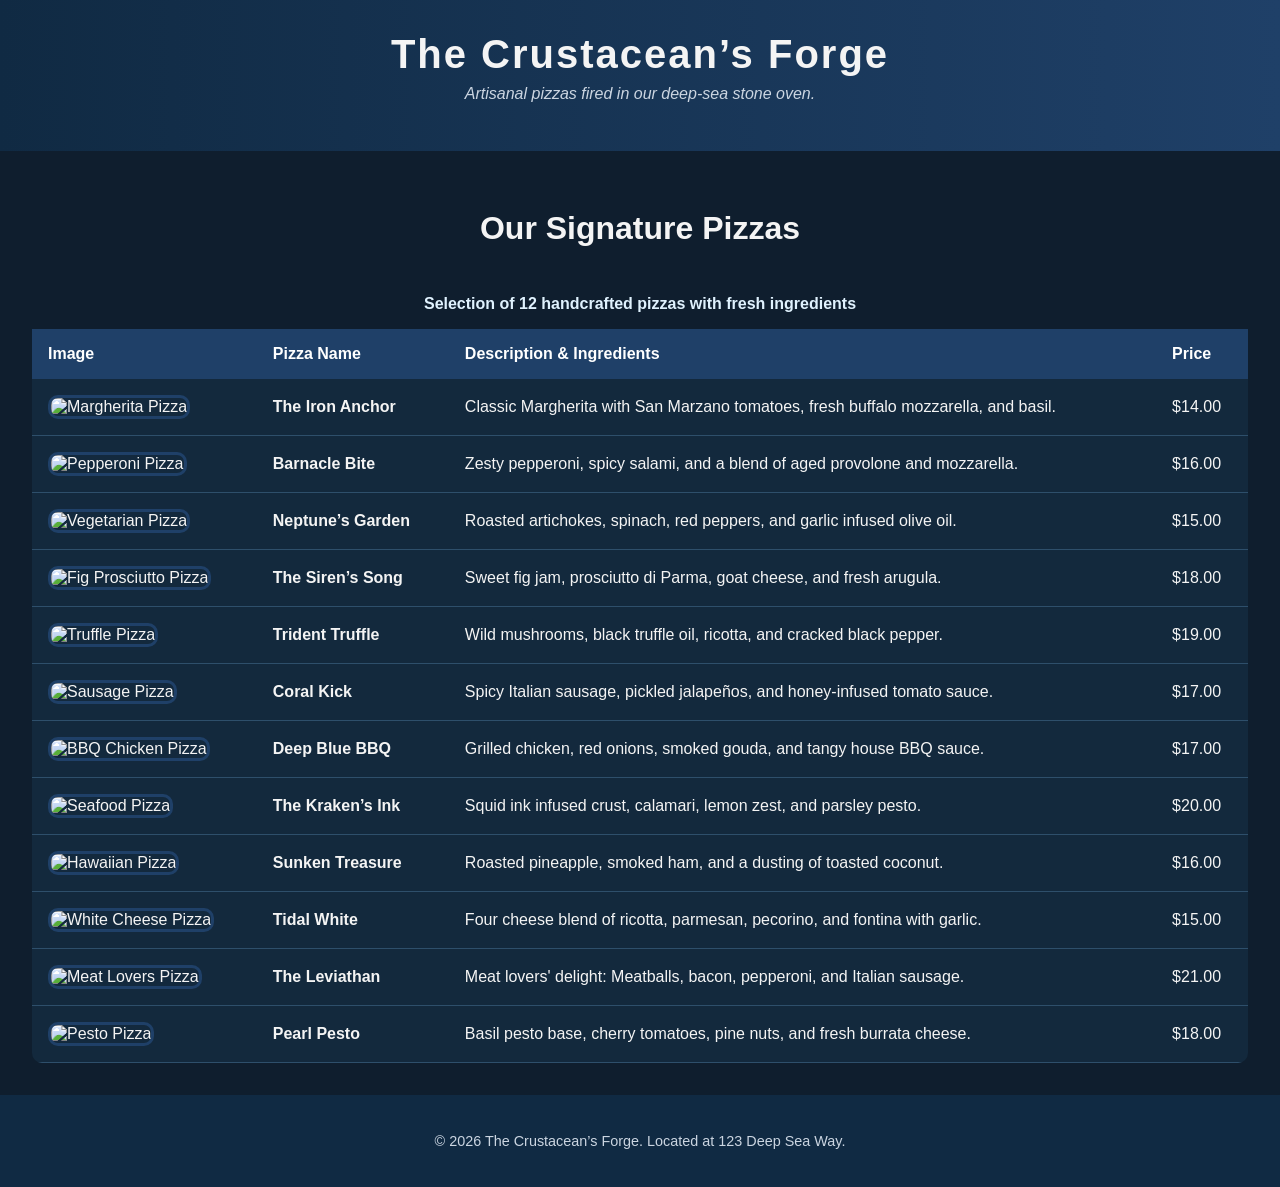
==== index-2.html @ b2a43a11 "new structure for pizza menu This file contains the HTML structure for 'The Crustacean’s Forge' pizz" ====
<!DOCTYPE html> 
<html lang="en">
<head>
    <meta charset="UTF-8">
    <meta name="viewport" content="width=device-width, initial-scale=1.0">
    <title>The Crustacean’s Forge - Pizza Menu</title>

    <style>
        /* ===== GLOBAL STYLES ===== */
        body {
            font-family: 'Segoe UI', Tahoma, Geneva, Verdana, sans-serif;
            margin: 0;
            background-color: #0f1e2e;
            color: #f4f4f4;
        }

        header {
            background: linear-gradient(to right, #102a43, #1f4068);
            text-align: center;
            padding: 2rem;
        }

        header h1 {
            margin: 0;
            font-size: 2.5rem;
            letter-spacing: 2px;
        }

        header p {
            margin-top: 0.5rem;
            font-style: italic;
            color: #cbd5e1;
        }

        main {
            padding: 2rem;
        }

        h2 {
            text-align: center;
            margin-bottom: 2rem;
            font-size: 2rem;
        }

        /* ===== TABLE STYLES ===== */
        table {
            width: 100%;
            border-collapse: collapse;
            background-color: #13293d;
            border-radius: 10px;
            overflow: hidden;
        }

        caption {
            caption-side: top;
            padding: 1rem;
            font-weight: bold;
            color: #e0f2fe;
        }

        th, td {
            padding: 1rem;
            text-align: left;
            vertical-align: middle;
        }

        thead {
            background-color: #1f4068;
        }

        thead th {
            color: #ffffff;
        }

        tbody tr {
            border-bottom: 1px solid #2e4f6b;
            transition: background 0.3s ease;
        }

        tbody tr:hover {
            background-color: #1b3a57;
        }

        /* ===== IMAGE STYLES ===== */
        .pizza-img {
            width: 120px;
            height: 120px;
            object-fit: cover;
            border-radius: 10px;
            border: 3px solid #1f4068;
        }

        /* ===== FOOTER ===== */
        footer {
            text-align: center;
            padding: 1.5rem;
            background-color: #102a43;
            font-size: 0.9rem;
            color: #cbd5e1;
        }

        /* ===== RESPONSIVE ===== */
        @media (max-width: 768px) {
            table, thead, tbody, th, td, tr {
                display: block;
            }

            thead {
                display: none;
            }

            tbody tr {
                margin-bottom: 2rem;
                background-color: #13293d;
                padding: 1rem;
                border-radius: 10px;
            }

            td {
                padding: 0.5rem 0;
            }

            .pizza-img {
                width: 100%;
                height: auto;
            }
        }
    </style>
</head>

<body>

    <header>
        <h1>The Crustacean’s Forge</h1>
        <p>Artisanal pizzas fired in our deep-sea stone oven.</p>
    </header>

    <main>
        <section aria-labelledby="menu-heading">
            <h2 id="menu-heading">Our Signature Pizzas</h2>
            
            <table>
                <caption>Selection of 12 handcrafted pizzas with fresh ingredients</caption>
                <thead>
                    <tr>
                        <th scope="col">Image</th>
                        <th scope="col">Pizza Name</th>
                        <th scope="col">Description & Ingredients</th>
                        <th scope="col">Price</th>
                    </tr>
                </thead>
                <tbody>

                    <tr>
                        <td><img src="https://source.unsplash.com/200x200/?margherita,pizza" alt="Margherita Pizza" class="pizza-img"></td>
                        <th scope="row">The Iron Anchor</th>
                        <td>Classic Margherita with San Marzano tomatoes, fresh buffalo mozzarella, and basil.</td>
                        <td>$14.00</td>
                    </tr>

                    <tr>
                        <td><img src="https://source.unsplash.com/200x200/?pepperoni,pizza" alt="Pepperoni Pizza" class="pizza-img"></td>
                        <th scope="row">Barnacle Bite</th>
                        <td>Zesty pepperoni, spicy salami, and a blend of aged provolone and mozzarella.</td>
                        <td>$16.00</td>
                    </tr>

                    <tr>
                        <td><img src="https://source.unsplash.com/200x200/?vegetable,pizza" alt="Vegetarian Pizza" class="pizza-img"></td>
                        <th scope="row">Neptune’s Garden</th>
                        <td>Roasted artichokes, spinach, red peppers, and garlic infused olive oil.</td>
                        <td>$15.00</td>
                    </tr>

                    <tr>
                        <td><img src="https://source.unsplash.com/200x200/?fig,prosciutto,pizza" alt="Fig Prosciutto Pizza" class="pizza-img"></td>
                        <th scope="row">The Siren’s Song</th>
                        <td>Sweet fig jam, prosciutto di Parma, goat cheese, and fresh arugula.</td>
                        <td>$18.00</td>
                    </tr>

                    <tr>
                        <td><img src="https://source.unsplash.com/200x200/?truffle,pizza" alt="Truffle Pizza" class="pizza-img"></td>
                        <th scope="row">Trident Truffle</th>
                        <td>Wild mushrooms, black truffle oil, ricotta, and cracked black pepper.</td>
                        <td>$19.00</td>
                    </tr>

                    <tr>
                        <td><img src="https://source.unsplash.com/200x200/?sausage,pizza" alt="Sausage Pizza" class="pizza-img"></td>
                        <th scope="row">Coral Kick</th>
                        <td>Spicy Italian sausage, pickled jalapeños, and honey-infused tomato sauce.</td>
                        <td>$17.00</td>
                    </tr>

                    <tr>
                        <td><img src="https://source.unsplash.com/200x200/?bbq,chicken,pizza" alt="BBQ Chicken Pizza" class="pizza-img"></td>
                        <th scope="row">Deep Blue BBQ</th>
                        <td>Grilled chicken, red onions, smoked gouda, and tangy house BBQ sauce.</td>
                        <td>$17.00</td>
                    </tr>

                    <tr>
                        <td><img src="https://source.unsplash.com/200x200/?seafood,pizza" alt="Seafood Pizza" class="pizza-img"></td>
                        <th scope="row">The Kraken’s Ink</th>
                        <td>Squid ink infused crust, calamari, lemon zest, and parsley pesto.</td>
                        <td>$20.00</td>
                    </tr>

                    <tr>
                        <td><img src="https://source.unsplash.com/200x200/?hawaiian,pizza" alt="Hawaiian Pizza" class="pizza-img"></td>
                        <th scope="row">Sunken Treasure</th>
                        <td>Roasted pineapple, smoked ham, and a dusting of toasted coconut.</td>
                        <td>$16.00</td>
                    </tr>

                    <tr>
                        <td><img src="https://source.unsplash.com/200x200/?white,pizza" alt="White Cheese Pizza" class="pizza-img"></td>
                        <th scope="row">Tidal White</th>
                        <td>Four cheese blend of ricotta, parmesan, pecorino, and fontina with garlic.</td>
                        <td>$15.00</td>
                    </tr>

                    <tr>
                        <td><img src="https://source.unsplash.com/200x200/?meat,pizza" alt="Meat Lovers Pizza" class="pizza-img"></td>
                        <th scope="row">The Leviathan</th>
                        <td>Meat lovers' delight: Meatballs, bacon, pepperoni, and Italian sausage.</td>
                        <td>$21.00</td>
                    </tr>

                    <tr>
                        <td><img src="https://source.unsplash.com/200x200/?pesto,pizza" alt="Pesto Pizza" class="pizza-img"></td>
                        <th scope="row">Pearl Pesto</th>
                        <td>Basil pesto base, cherry tomatoes, pine nuts, and fresh burrata cheese.</td>
                        <td>$18.00</td>
                    </tr>

                </tbody>
            </table>
        </section>
    </main>

    <footer>
        <p>&copy; 2026 The Crustacean’s Forge. Located at 123 Deep Sea Way.</p>
    </footer>

</body>
</html>
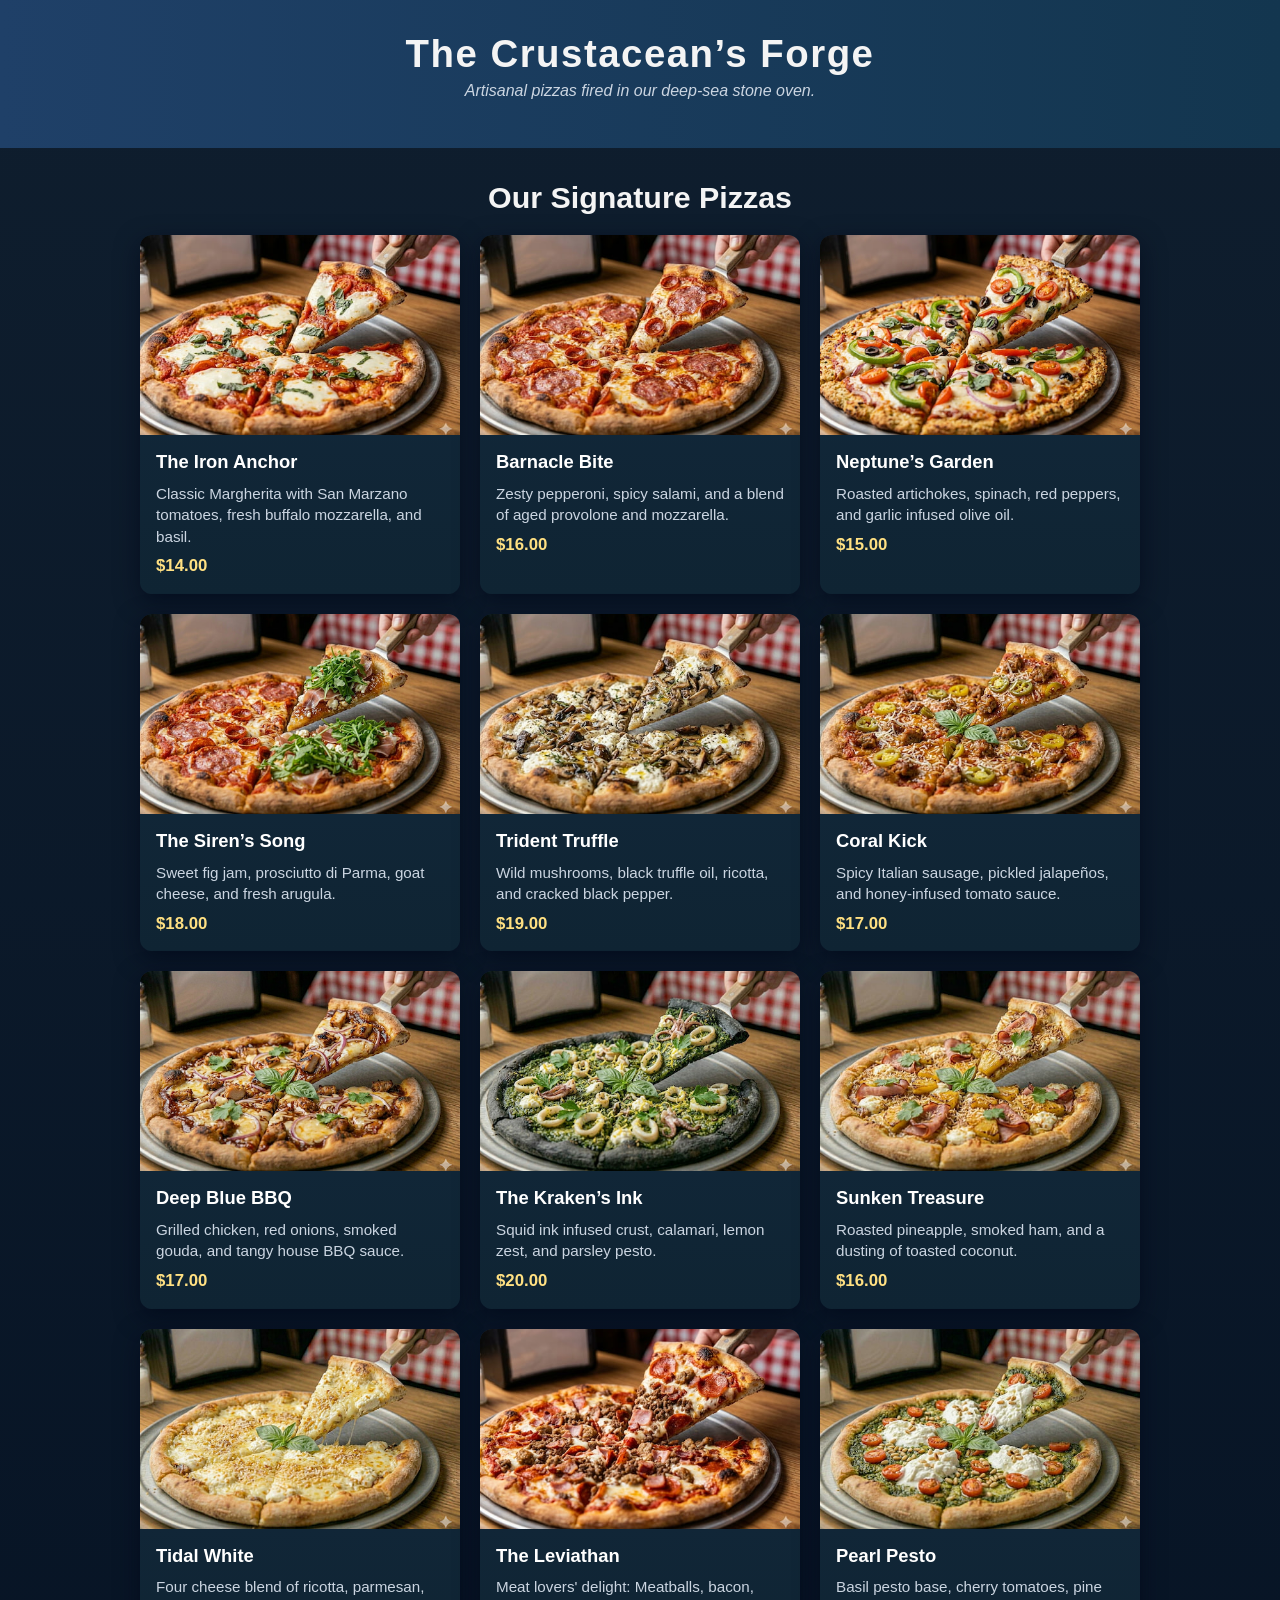
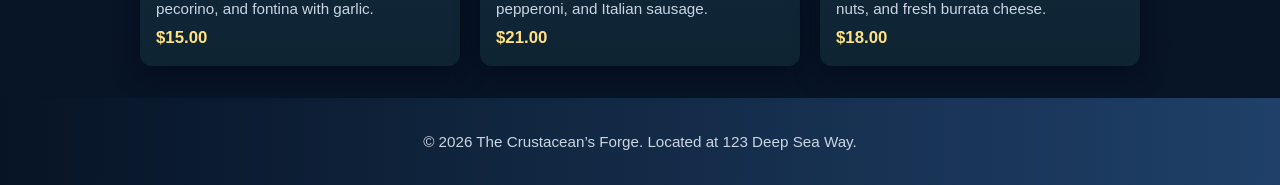
==== commit eff94f51: "update layout with flexboxes" ====
--- a/index-2.html
+++ b/index-2.html
@@ -4,128 +4,7 @@
     <meta charset="UTF-8">
     <meta name="viewport" content="width=device-width, initial-scale=1.0">
     <title>The Crustacean’s Forge - Pizza Menu</title>
-
-    <style>
-        /* ===== GLOBAL STYLES ===== */
-        body {
-            font-family: 'Segoe UI', Tahoma, Geneva, Verdana, sans-serif;
-            margin: 0;
-            background-color: #0f1e2e;
-            color: #f4f4f4;
-        }
-
-        header {
-            background: linear-gradient(to right, #102a43, #1f4068);
-            text-align: center;
-            padding: 2rem;
-        }
-
-        header h1 {
-            margin: 0;
-            font-size: 2.5rem;
-            letter-spacing: 2px;
-        }
-
-        header p {
-            margin-top: 0.5rem;
-            font-style: italic;
-            color: #cbd5e1;
-        }
-
-        main {
-            padding: 2rem;
-        }
-
-        h2 {
-            text-align: center;
-            margin-bottom: 2rem;
-            font-size: 2rem;
-        }
-
-        /* ===== TABLE STYLES ===== */
-        table {
-            width: 100%;
-            border-collapse: collapse;
-            background-color: #13293d;
-            border-radius: 10px;
-            overflow: hidden;
-        }
-
-        caption {
-            caption-side: top;
-            padding: 1rem;
-            font-weight: bold;
-            color: #e0f2fe;
-        }
-
-        th, td {
-            padding: 1rem;
-            text-align: left;
-            vertical-align: middle;
-        }
-
-        thead {
-            background-color: #1f4068;
-        }
-
-        thead th {
-            color: #ffffff;
-        }
-
-        tbody tr {
-            border-bottom: 1px solid #2e4f6b;
-            transition: background 0.3s ease;
-        }
-
-        tbody tr:hover {
-            background-color: #1b3a57;
-        }
-
-        /* ===== IMAGE STYLES ===== */
-        .pizza-img {
-            width: 120px;
-            height: 120px;
-            object-fit: cover;
-            border-radius: 10px;
-            border: 3px solid #1f4068;
-        }
-
-        /* ===== FOOTER ===== */
-        footer {
-            text-align: center;
-            padding: 1.5rem;
-            background-color: #102a43;
-            font-size: 0.9rem;
-            color: #cbd5e1;
-        }
-
-        /* ===== RESPONSIVE ===== */
-        @media (max-width: 768px) {
-            table, thead, tbody, th, td, tr {
-                display: block;
-            }
-
-            thead {
-                display: none;
-            }
-
-            tbody tr {
-                margin-bottom: 2rem;
-                background-color: #13293d;
-                padding: 1rem;
-                border-radius: 10px;
-            }
-
-            td {
-                padding: 0.5rem 0;
-            }
-
-            .pizza-img {
-                width: 100%;
-                height: auto;
-            }
-        }
-    </style>
+<link rel="stylesheet" href="css/styles.css">
 </head>
 
 <body>
@@ -139,104 +18,117 @@
         <section aria-labelledby="menu-heading">
             <h2 id="menu-heading">Our Signature Pizzas</h2>
             
-            <table>
-                <caption>Selection of 12 handcrafted pizzas with fresh ingredients</caption>
-                <thead>
-                    <tr>
-                        <th scope="col">Image</th>
-                        <th scope="col">Pizza Name</th>
-                        <th scope="col">Description & Ingredients</th>
-                        <th scope="col">Price</th>
-                    </tr>
-                </thead>
-                <tbody>
+            <div class="menu-grid" aria-label="Pizza menu" role="list">
 
-                    <tr>
-                        <td><img src="https://source.unsplash.com/200x200/?margherita,pizza" alt="Margherita Pizza" class="pizza-img"></td>
-                        <th scope="row">The Iron Anchor</th>
-                        <td>Classic Margherita with San Marzano tomatoes, fresh buffalo mozzarella, and basil.</td>
-                        <td>$14.00</td>
-                    </tr>
+                <article class="menu-card" role="listitem">
+                    <img src="images/margherita pizza image.jpg" alt="Margherita Pizza" class="card-img">
+                    <div class="card-content">
+                        <h3 class="pizza-name">The Iron Anchor</h3>
+                        <p class="description">Classic Margherita with San Marzano tomatoes, fresh buffalo mozzarella, and basil.</p>
+                        <div class="price">$14.00</div>
+                    </div>
+                </article>
 
-                    <tr>
-                        <td><img src="https://source.unsplash.com/200x200/?pepperoni,pizza" alt="Pepperoni Pizza" class="pizza-img"></td>
-                        <th scope="row">Barnacle Bite</th>
-                        <td>Zesty pepperoni, spicy salami, and a blend of aged provolone and mozzarella.</td>
-                        <td>$16.00</td>
-                    </tr>
+                <article class="menu-card" role="listitem">
+                    <img src="images/pepperoni pizza image.jpg" alt="Pepperoni Pizza" class="card-img">
+                    <div class="card-content">
+                        <h3 class="pizza-name">Barnacle Bite</h3>
+                        <p class="description">Zesty pepperoni, spicy salami, and a blend of aged provolone and mozzarella.</p>
+                        <div class="price">$16.00</div>
+                    </div>
+                </article>
 
-                    <tr>
-                        <td><img src="https://source.unsplash.com/200x200/?vegetable,pizza" alt="Vegetarian Pizza" class="pizza-img"></td>
-                        <th scope="row">Neptune’s Garden</th>
-                        <td>Roasted artichokes, spinach, red peppers, and garlic infused olive oil.</td>
-                        <td>$15.00</td>
-                    </tr>
+                <article class="menu-card" role="listitem">
+                    <img src="images/vegitarian pizza image.jpg" alt="Vegetarian Pizza" class="card-img">
+                    <div class="card-content">
+                        <h3 class="pizza-name">Neptune’s Garden</h3>
+                        <p class="description">Roasted artichokes, spinach, red peppers, and garlic infused olive oil.</p>
+                        <div class="price">$15.00</div>
+                    </div>
+                </article>
 
-                    <tr>
-                        <td><img src="https://source.unsplash.com/200x200/?fig,prosciutto,pizza" alt="Fig Prosciutto Pizza" class="pizza-img"></td>
-                        <th scope="row">The Siren’s Song</th>
-                        <td>Sweet fig jam, prosciutto di Parma, goat cheese, and fresh arugula.</td>
-                        <td>$18.00</td>
-                    </tr>
+                <article class="menu-card" role="listitem">
+                    <img src="images/fig prosciutto pizza image.jpg" alt="Fig Prosciutto Pizza" class="card-img">
+                    <div class="card-content">
+                        <h3 class="pizza-name">The Siren’s Song</h3>
+                        <p class="description">Sweet fig jam, prosciutto di Parma, goat cheese, and fresh arugula.</p>
+                        <div class="price">$18.00</div>
+                    </div>
+                </article>
 
-                    <tr>
-                        <td><img src="https://source.unsplash.com/200x200/?truffle,pizza" alt="Truffle Pizza" class="pizza-img"></td>
-                        <th scope="row">Trident Truffle</th>
-                        <td>Wild mushrooms, black truffle oil, ricotta, and cracked black pepper.</td>
-                        <td>$19.00</td>
-                    </tr>
+                <article class="menu-card" role="listitem">
+                    <img src="images/truffle pizza image.jpg" alt="Truffle Pizza" class="card-img">
+                    <div class="card-content">
+                        <h3 class="pizza-name">Trident Truffle</h3>
+                        <p class="description">Wild mushrooms, black truffle oil, ricotta, and cracked black pepper.</p>
+                        <div class="price">$19.00</div>
+                    </div>
+                </article>
 
-                    <tr>
-                        <td><img src="https://source.unsplash.com/200x200/?sausage,pizza" alt="Sausage Pizza" class="pizza-img"></td>
-                        <th scope="row">Coral Kick</th>
-                        <td>Spicy Italian sausage, pickled jalapeños, and honey-infused tomato sauce.</td>
-                        <td>$17.00</td>
-                    </tr>
+                <article class="menu-card" role="listitem">
+                    <img src="images/Sausage pizza image.jpg" alt="Sausage Pizza" class="card-img">
+                    <div class="card-content">
+                        <h3 class="pizza-name">Coral Kick</h3>
+                        <p class="description">Spicy Italian sausage, pickled jalapeños, and honey-infused tomato sauce.</p>
+                        <div class="price">$17.00</div>
+                    </div>
+                </article>
 
-                    <tr>
-                        <td><img src="https://source.unsplash.com/200x200/?bbq,chicken,pizza" alt="BBQ Chicken Pizza" class="pizza-img"></td>
-                        <th scope="row">Deep Blue BBQ</th>
-                        <td>Grilled chicken, red onions, smoked gouda, and tangy house BBQ sauce.</td>
-                        <td>$17.00</td>
-                    </tr>
+                <article class="menu-card" role="listitem">
+                    <img src="images/BBQ chicken pizza image.jpg" alt="BBQ Chicken Pizza" class="card-img">
+                    <div class="card-content">
+                        <h3 class="pizza-name">Deep Blue BBQ</h3>
+                        <p class="description">Grilled chicken, red onions, smoked gouda, and tangy house BBQ sauce.</p>
+                        <div class="price">$17.00</div>
+                    </div>
+                </article>
 
-                    <tr>
-                        <td><img src="https://source.unsplash.com/200x200/?seafood,pizza" alt="Seafood Pizza" class="pizza-img"></td>
-                        <th scope="row">The Kraken’s Ink</th>
-                        <td>Squid ink infused crust, calamari, lemon zest, and parsley pesto.</td>
-                        <td>$20.00</td>
-                    </tr>
+                <article class="menu-card" role="listitem">
+                    <img src="images/seafoos pizza image.jpg" alt="Seafood Pizza" class="card-img">
+                    <div class="card-content">
+                        <h3 class="pizza-name">The Kraken’s Ink</h3>
+                        <p class="description">Squid ink infused crust, calamari, lemon zest, and parsley pesto.</p>
+                        <div class="price">$20.00</div>
+                    </div>
+                </article>
 
-                    <tr>
-                        <td><img src="https://source.unsplash.com/200x200/?hawaiian,pizza" alt="Hawaiian Pizza" class="pizza-img"></td>
-                        <th scope="row">Sunken Treasure</th>
-                        <td>Roasted pineapple, smoked ham, and a dusting of toasted coconut.</td>
-                        <td>$16.00</td>
-                    </tr>
+                <article class="menu-card" role="listitem">
+                    <img src="images/hawaiian pizza image.jpg" alt="Hawaiian Pizza" class="card-img">
+                    <div class="card-content">
+                        <h3 class="pizza-name">Sunken Treasure</h3>
+                        <p class="description">Roasted pineapple, smoked ham, and a dusting of toasted coconut.</p>
+                        <div class="price">$16.00</div>
+                    </div>
+                </article>
 
-                    <tr>
-                        <td><img src="https://source.unsplash.com/200x200/?white,pizza" alt="White Cheese Pizza" class="pizza-img"></td>
-                        <th scope="row">Tidal White</th>
-                        <td>Four cheese blend of ricotta, parmesan, pecorino, and fontina with garlic.</td>
-                        <td>$15.00</td>
-                    </tr>
+                <article class="menu-card" role="listitem">
+                    <img src="images/cheese pizza image.jpg" alt="White Cheese Pizza" class="card-img">
+                    <div class="card-content">
+                        <h3 class="pizza-name">Tidal White</h3>
+                        <p class="description">Four cheese blend of ricotta, parmesan, pecorino, and fontina with garlic.</p>
+                        <div class="price">$15.00</div>
+                    </div>
+                </article>
 
-                    <tr>
-                        <td><img src="https://source.unsplash.com/200x200/?meat,pizza" alt="Meat Lovers Pizza" class="pizza-img"></td>
-                        <th scope="row">The Leviathan</th>
-                        <td>Meat lovers' delight: Meatballs, bacon, pepperoni, and Italian sausage.</td>
-                        <td>$21.00</td>
-                    </tr>
+                <article class="menu-card" role="listitem">
+                    <img src="images/meat lover's pizza image.jpg" alt="Meat Lovers Pizza" class="card-img">
+                    <div class="card-content">
+                        <h3 class="pizza-name">The Leviathan</h3>
+                        <p class="description">Meat lovers' delight: Meatballs, bacon, pepperoni, and Italian sausage.</p>
+                        <div class="price">$21.00</div>
+                    </div>
+                </article>
 
-                    <tr>
-                        <td><img src="https://source.unsplash.com/200x200/?pesto,pizza" alt="Pesto Pizza" class="pizza-img"></td>
-                        <th scope="row">Pearl Pesto</th>
-                        <td>Basil pesto base, cherry tomatoes, pine nuts, and fresh burrata cheese.</td>
-                        <td>$18.00</td>
-                    </tr>
+                <article class="menu-card" role="listitem">
+                    <img src="images/pesto pizza image.jpg" alt="Pesto Pizza" class="card-img">
+                    <div class="card-content">
+                        <h3 class="pizza-name">Pearl Pesto</h3>
+                        <p class="description">Basil pesto base, cherry tomatoes, pine nuts, and fresh burrata cheese.</p>
+                        <div class="price">$18.00</div>
+                    </div>
+                </article>
 
-                </tbody>
-            </table>
+            </div>
         </section>
     </main>
 
--- a/css/styles.css
+++ b/css/styles.css
@@ -0,0 +1,57 @@
+/* Global */
+:root{
+  --bg:#0f1e2e;
+  --card:#13293d;
+  --accent:#1f4068;
+  --muted:#cbd5e1;
+  --accent-yellow:#ffe082;
+}
+*{box-sizing:border-box}
+body{
+  margin:0;
+  font-family: 'Segoe UI', Tahoma, Geneva, Verdana, sans-serif;
+  background:linear-gradient(180deg,var(--bg),#071425);
+  color:#f4f4f4;
+  -webkit-font-smoothing:antialiased;
+}
+
+header{
+  background:linear-gradient(90deg,var(--accent),#13364f);
+  padding:2rem 1rem;
+  text-align:center;
+}
+header h1{margin:0;font-size:2.4rem;letter-spacing:1.5px}
+header p{margin-top:0.4rem;color:var(--muted);font-style:italic}
+
+main{max-width:1200px;margin:2rem auto;padding:0 1rem}
+h2{text-align:center;margin-bottom:1.25rem;font-size:1.9rem}
+
+/* Menu grid using flexbox */
+.menu-grid{display:flex;flex-wrap:wrap;gap:1.25rem;justify-content:center;align-items:stretch}
+.menu-card{background:linear-gradient(180deg,var(--card),#0f2433);width:320px;border-radius:12px;overflow:hidden;box-shadow:0 8px 24px rgba(2,6,23,0.6);display:flex;flex-direction:column;transition:transform .18s ease,box-shadow .18s ease}
+.menu-card:hover{transform:translateY(-6px);box-shadow:0 18px 40px rgba(2,6,23,0.7)}
+.card-img{width:100%;height:200px;object-fit:cover;display:block}
+.card-content{padding:1rem 1rem 1.1rem;display:flex;flex-direction:column;gap:0.6rem}
+.pizza-name{margin:0;font-size:1.15rem;color:#fff}
+.description{margin:0;color:var(--muted);font-size:0.95rem;line-height:1.4}
+.price{margin-top:auto;font-weight:700;color:var(--accent-yellow);font-size:1.05rem}
+
+/* Footer */
+footer{text-align:center;padding:1.25rem;background:linear-gradient(90deg,#071425,var(--accent));color:var(--muted);font-size:0.95rem}
+
+/* Small screens */
+@media (max-width:900px){
+  .menu-card{width:48%}
+}
+@media (max-width:600px){
+  .menu-card{width:100%}
+  .card-img{height:180px}
+  header h1{font-size:1.6rem}
+  h2{font-size:1.4rem}
+}
+
+/* Accessibility tweaks */
+.menu-card:focus-within{outline:3px solid rgba(255,224,130,0.15);outline-offset:3px}
+
+/* Utility */
+.sr-only{position:absolute;width:1px;height:1px;padding:0;margin:-1px;overflow:hidden;clip:rect(0,0,0,0);white-space:nowrap;border:0}
